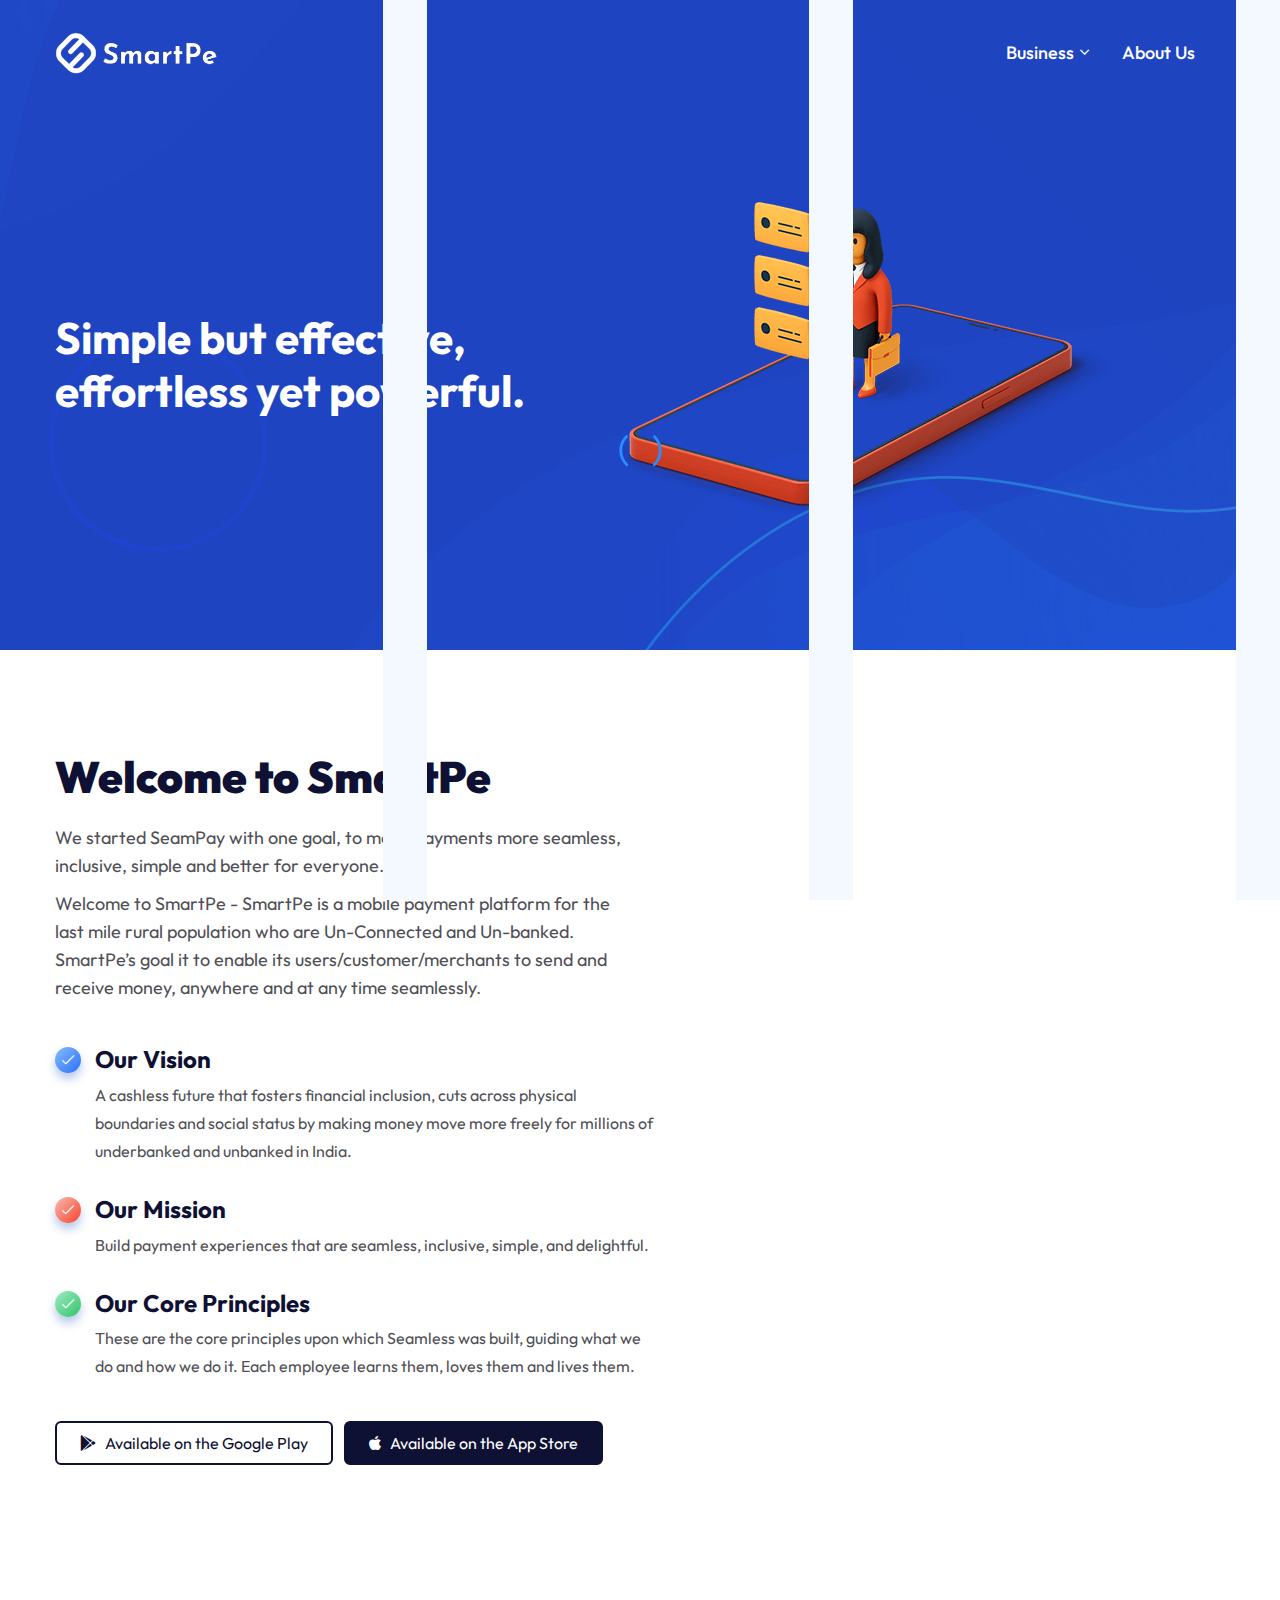
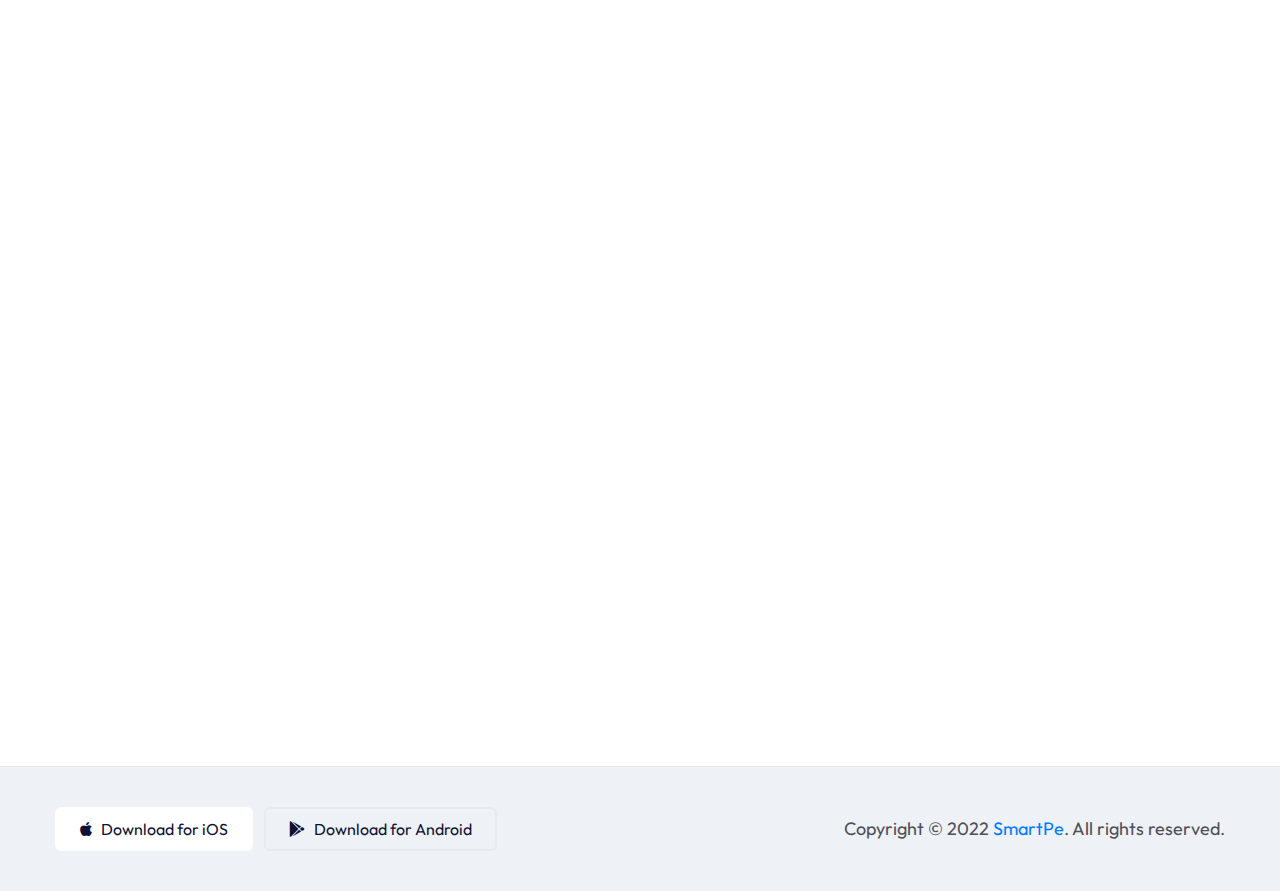
==== about-us.html @ c89c5a2e "Push" ====
<!doctype html>
<html lang="en">

<meta http-equiv="content-type" content="text/html;charset=UTF-8" />

<head>

    <!--====== Required meta tags ======-->
    <meta charset="utf-8">
    <meta http-equiv="x-ua-compatible" content="ie=edge">
    <meta name="description" content="">
    <meta name="viewport" content="width=device-width, initial-scale=1, shrink-to-fit=no">

    <!--====== Title ======-->
    <title>About Us | SmartPe</title>

    <!--====== Favicon Icon ======-->
    <link rel="shortcut icon" href="assets/images/favicon.png" type="image/png">

    <!--====== Bootstrap css ======-->
    <link rel="stylesheet" href="assets/css/bootstrap.min.css">

    <!--====== Fontawesome css ======-->
    <link rel="stylesheet" href="assets/css/font-awesome.min.css">

    <!--====== Magnific Popup css ======-->
    <link rel="stylesheet" href="assets/css/animate.min.css">

    <!--====== Magnific Popup css ======-->
    <link rel="stylesheet" href="assets/css/magnific-popup.css">

    <!--====== Slick css ======-->
    <link rel="stylesheet" href="assets/css/slick.css">

    <!--====== Default css ======-->
    <link rel="stylesheet" href="assets/css/custom-animation.css">
    <link rel="stylesheet" href="assets/css/default.css">

    <!--====== Style css ======-->
    <link rel="stylesheet" href="assets/css/style.css">


</head>

<body>

    <!--====== PRELOADER PART START ======-->

    <div class="loader-wrap">
        <div class="preloader">
        </div>
        <div class="layer layer-one"><span class="overlay"></span></div>
        <div class="layer layer-two"><span class="overlay"></span></div>
        <div class="layer layer-three"><span class="overlay"></span></div>
    </div>

    <!--====== PRELOADER PART ENDS ======-->

    <!--====== OFFCANVAS MENU PART START ======-->

    <div class="off_canvars_overlay">

    </div>
    <div class="offcanvas_menu">
        <div class="container-fluid">
            <div class="row">
                <div class="col-12">
                    <div class="offcanvas_menu_wrapper">
                        <div class="canvas_close">
                            <a href="javascript:void(0)"><i class="fa fa-times"></i></a>
                        </div>
                        <div class="offcanvas-brand text-center mb-40">
                            <img src="assets/images/logo.png" alt="">
                        </div>
                        <div id="menu" class="text-left ">
                            <ul class="offcanvas_main_menu">
                                <ul>
                                    <li class="menu-item-has-children active">
                                        <a href="#">Business</a>
                                        <ul class="sub-menu">
                                            <li>
                                                <a href="unique-features.html">Features</a>
                                            </li>
                                            <li>
                                                <a href="customers-features.html">Customers</a>
                                            </li>
                                            <li>
                                                <a href="merchant-features.html">Merchant</a>
                                            </li>
                                            <li>
                                                <a href="agent-features.html">Agent</a>
                                            </li>
                                        </ul>
                                    </li>
                                    <li>
                                        <a href="about-us.html">About Us</a>
                                    </li>
                                </ul>
                            </ul>
                        </div>
                    </div>
                </div>
            </div>
        </div>
    </div>

    <!--====== OFFCANVAS MENU PART ENDS ======-->

    <!--====== PART START ======-->

    <header class="appie-header-area appie-header-7-area appie-sticky">
        <div class="container">
            <div class="header-nav-box header-nav-box-7">
                <div class="row align-items-center">
                    <div class="col-lg-2 col-md-4 col-sm-5 col-6 order-1 order-sm-1">
                        <div class="appie-logo-box">
                            <a href="#">
                                <img src="assets/images/logo-7.png" alt="">
                            </a>
                        </div>
                    </div>
                    <div class="col-lg-10 col-md-1 col-sm-7 order-3 order-sm-2 text-right">
                        <div class="appie-header-main-menu">
                            <ul>
                                <li class="menu-item-has-children active">
                                    <a href="#">Business<i class="fal fa-angle-down"></i></a>
                                    <ul class="sub-menu">
                                        <li>
                                            <a href="unique-features.html">Features</a>
                                        </li>
                                        <li>
                                            <a href="customers-features.html">Customers</a>
                                        </li>
                                        <li>
                                            <a href="merchant-features.html">Merchant</a>
                                        </li>
                                        <li>
                                            <a href="agent-features.html">Agent</a>
                                        </li>
                                    </ul>
                                </li>
                                <li>
                                    <a href="about-us.html">About Us</a>
                                </li>
                            </ul>
                        </div>
                        <div class="appie-btn-box text-right">
                            <div class="toggle-btn ml-30 canvas_open d-lg-none d-block">
                                <i class="fa fa-bars"></i>
                            </div>
                        </div>
                    </div>
                </div>
            </div>
        </div>
    </header>

    <!--====== PART ENDS ======-->

    <!--====== APPIE PAGE TITLE PART START ======-->

    <div class="appie-page-title-area appie-page-service-title-area">
        <div class="container">
            <div class="row">
                <div class="col-lg-12">
                    <div class="appie-page-title-item">
                        <h3 class="title">Simple but effective, <br> effortless yet powerful.</h3>
                        <div class="thumb">
                            <img src="assets/images/fun-fact-thumb.png" alt="">
                        </div>
                    </div>
                </div>
            </div>
        </div>
    </div>

    <!--====== APPIE PAGE TITLE PART ENDS ======-->

    <section class="appie-traffic-area pt-100 pb-30">
        <div class="container">
            <div class="row">
                <div class="col-lg-7">
                    <div class="appie-traffic-title" style="padding-right: 100px;">
                        <h3 class="title">Welcome to SmartPe</h3>
                        <p class="mb-10">We started SeamPay with one goal, to make payments more seamless, inclusive, simple and better for everyone.</p>
                        <p>Welcome to SmartPe - SmartPe is a mobile payment platform for the last mile rural population who are Un-Connected and Un-banked. SmartPe’s goal it to enable its users/customer/merchants to send and receive money, anywhere and at
                            any time seamlessly.</p>
                    </div>
                    <div class="row">
                        <div class="col-lg-12">
                            <div class="appie-traffic-service mb-30">
                                <div class="icon">
                                    <i class="fal fa-check"></i>
                                </div>
                                <h5 class="title">Our Vision</h5>
                                <p>A cashless future that fosters financial inclusion, cuts across physical boundaries and social status by making money move more freely for millions of underbanked and unbanked in India.</p>
                            </div>
                        </div>
                        <div class="col-lg-12">
                            <div class="appie-traffic-service item-2 mb-30">
                                <div class="icon">
                                    <i class="fal fa-check"></i>
                                </div>
                                <h5 class="title">Our Mission</h5>
                                <p>Build payment experiences that are seamless, inclusive, simple, and delightful.</p>
                            </div>
                        </div>
                        <div class="col-lg-12">
                            <div class="appie-traffic-service item-3">
                                <div class="icon">
                                    <i class="fal fa-check"></i>
                                </div>
                                <h5 class="title">Our Core Principles</h5>
                                <p>These are the core principles upon which Seamless was built, guiding what we do and how we do it. Each employee learns them, loves them and lives them.</p>
                            </div>
                        </div>
                        <div class="col-lg-12 appie-hero-content">
                            <ul>
                                <li><a class="item-2" href="#"><i class="fab fa-google-play"></i> <span>Available on the <span>Google Play</span></span></a></li>
                                <li><a href="#"><i class="fab fa-apple"></i> <span>Available on the <span>App Store</span></span></a></li>
                            </ul>
                        </div>
                    </div>
                </div>
            </div>
        </div>
        <div class="traffic-thumb ">
            <img class="wow animated fadeInRight" data-wow-duration="2000ms" data-wow-delay="200ms" src="assets/images/traffic-thumb.png" alt="">
        </div>
    </section>

    <!--====== APPIE TRAFFIC PART ENDS ======-->

    <!--====== APPIE SERRVICE 2 PART START ======-->

    <section class="appie-services-2-area appie-services-6-area pt-30 pb-100" id="service">
        <div class="container">
            <div class="row">
                <div class="col-lg-4 col-md-6">
                    <div class="appie-single-service-2 item-6 mt-30 wow animated fadeInUp" data-wow-duration="2000ms" data-wow-delay="600ms">
                        <div class="icon">
                            <i class="fas fa-lock"></i>
                        </div>
                        <h4 class="title">Accountability</h4>
                        <p>We do what we say we’re going to do and strive to deliver the best customer experience every day</p>
                    </div>
                    <div class="appie-single-service-2 mt-30 wow animated fadeInUp" data-wow-duration="2000ms" data-wow-delay="200ms">
                        <div class="icon">
                            <i class="fas fa-bolt"></i>
                        </div>
                        <h4 class="title">Impact</h4>
                        <p>We focus on results that bring our mission within reach, for everyone. We arrive every day inspired to make an impact through our talents, passion and hard work.</p>
                    </div>
                </div>
                <div class="col-lg-4 col-md-6">
                    <div class="appie-single-service-2 item-3 mt-30 wow animated fadeInUp" data-wow-duration="2000ms" data-wow-delay="600ms">
                        <div class="icon">
                            <i class="fas fa-link"></i>
                        </div>
                        <h4 class="title">Integrity</h4>
                        <p>We’re honest, transparent and committed to doing what’s best for our customers and our company.</p>
                    </div>
                    <div class="appie-single-service-2 item-4 mt-30 wow animated fadeInUp" data-wow-duration="2000ms" data-wow-delay="200ms">
                        <div class="icon">
                            <i class="fas fa-bell"></i>
                        </div>
                        <h4 class="title">Quality</h4>
                        <p>We achieve our goals without compromising on quality. We reinvent ourselves to stay on top of our game.</p>
                    </div>
                </div>
                <div class="col-lg-4 col-md-6">
                    <div class="appie-single-service-2 item-2 mt-30 wow animated fadeInUp" data-wow-duration="2000ms" data-wow-delay="400ms">
                        <div class="icon">
                            <i class="fas fa-home"></i>
                        </div>
                        <h4 class="title">Empathy</h4>
                        <p>We work together as one team, showing empathy and respect along the way.</p>
                    </div>
                    <div class="appie-single-service-2 item-5 mt-30 wow animated fadeInUp" data-wow-duration="2000ms" data-wow-delay="400ms">
                        <div class="icon">
                            <i class="fas fa-cog"></i>
                        </div>
                        <h4 class="title">24*7 Support</h4>
                        <p>We are available for any web related support 24 hours a day and 7 days a week. We ensure that our clients won’t get into any trouble with the website.</p>
                    </div>
                </div>
            </div>
        </div>
    </section>

    <!--====== APPIE SERRVICE 2 PART ENDS ======-->

    <!--====== APPIE FOOTER PART START ======-->

    <section class="appie-footer-area">
        <div class="container">
            <div class="row">
                <div class="col-lg-12">
                    <div class="footer-copyright d-flex align-items-center justify-content-between pt-35">
                        <div class="apps-download-btn">
                            <ul>
                                <li><a href="#"><i class="fab fa-apple"></i> Download for iOS</a></li>
                                <li><a class="item-2" href="#"><i class="fab fa-google-play"></i> Download for Android</a></li>
                            </ul>
                        </div>
                        <div class="copyright-text">
                            <p>Copyright © 2022 <a href="smartpe.app">SmartPe</a>. All rights reserved.</p>
                        </div>
                    </div>
                </div>
            </div>
        </div>
    </section>

    <!--====== APPIE FOOTER PART ENDS ======-->


    <!--====== APPIE BACK TO TOP PART ENDS ======-->
    <div class="back-to-top">
        <a href="#"><i class="fal fa-arrow-up"></i></a>
    </div>
    <!--====== APPIE BACK TO TOP PART ENDS ======-->








    <!--====== jquery js ======-->
    <script src="assets/js/vendor/modernizr-3.6.0.min.js"></script>
    <script src="assets/js/vendor/jquery-1.12.4.min.js"></script>

    <!--====== Bootstrap js ======-->
    <script src="assets/js/bootstrap.min.js"></script>
    <script src="assets/js/popper.min.js"></script>

    <!--====== wow js ======-->
    <script src="assets/js/wow.js"></script>

    <!--====== Slick js ======-->
    <script src="assets/js/jquery.counterup.min.js"></script>
    <script src="assets/js/waypoints.min.js"></script>

    <!--====== TweenMax js ======-->
    <script src="assets/js/TweenMax.min.js"></script>

    <!--====== Slick js ======-->
    <script src="assets/js/slick.min.js"></script>

    <!--====== Magnific Popup js ======-->
    <script src="assets/js/jquery.magnific-popup.min.js"></script>

    <!--====== Main js ======-->
    <script src="assets/js/main.js"></script>

</body>


</html>
---- assets/css/custom-animation.css ----
@-webkit-keyframes jump {
    0% {
        -webkit-transform: translate3d(0, 0, 0);
        transform: translate3d(0, 0, 0);
    }

    40% {
        -webkit-transform: translate3d(0, 50%, 0);
        transform: translate3d(0, 50%, 0);
    }

    100% {
        -webkit-transform: translate3d(0, 0, 0);
        transform: translate3d(0, 0, 0);
    }
}

@keyframes jump {
    0% {
        -webkit-transform: translate3d(0, 0, 0);
        transform: translate3d(0, 0, 0);
    }

    40% {
        -webkit-transform: translate3d(0, 50%, 0);
        transform: translate3d(0, 50%, 0);
    }

    100% {
        -webkit-transform: translate3d(0, 0, 0);
        transform: translate3d(0, 0, 0);
    }
}

@-webkit-keyframes rotated {
    0% {
        -webkit-transform: rotate(0);
        transform: rotate(0);
    }

    100% {
        -webkit-transform: rotate(360deg);
        transform: rotate(360deg);
    }
}

@keyframes rotated {
    0% {
        -webkit-transform: rotate(0);
        transform: rotate(0);
    }

    100% {
        -webkit-transform: rotate(360deg);
        transform: rotate(360deg);
    }
}

@-webkit-keyframes rotatedHalf {
    0% {
        -webkit-transform: rotate(0);
        transform: rotate(0);
    }

    50% {
        -webkit-transform: rotate(90deg);
        transform: rotate(90deg);
    }

    100% {
        -webkit-transform: rotate(0);
        transform: rotate(0);
    }
}

@keyframes rotatedHalf {
    0% {
        -webkit-transform: rotate(0);
        transform: rotate(0);
    }

    50% {
        -webkit-transform: rotate(90deg);
        transform: rotate(90deg);
    }

    100% {
        -webkit-transform: rotate(0);
        transform: rotate(0);
    }
}

@-webkit-keyframes rotatedHalfTwo {
    0% {
        -webkit-transform: rotate(-90deg);
        transform: rotate(-90deg);
    }

    100% {
        -webkit-transform: rotate(90deg);
        transform: rotate(90deg);
    }
}

@keyframes rotatedHalfTwo {
    0% {
        -webkit-transform: rotate(-90deg);
        transform: rotate(-90deg);
    }

    100% {
        -webkit-transform: rotate(90deg);
        transform: rotate(90deg);
    }
}


@-webkit-keyframes scale-upOne {
    0% {
        -webkit-transform: scale(1);
        transform: scale(1);
    }

    100% {
        -webkit-transform: scale(0.2);
        transform: scale(0.2);
    }
}

@keyframes scale-upOne {
    0% {
        -webkit-transform: scale(1);
        transform: scale(1);
    }

    100% {
        -webkit-transform: scale(0.2);
        transform: scale(0.2);
    }
}

@-webkit-keyframes scale-right {
    0% {
        -webkit-transform: translateX(-50%);
        transform: translateX(-50%);
    }

    50% {
        -webkit-transform: translateX(50%);
        transform: translateX(50%);
    }

    100% {
        -webkit-transform: translateX(-50%);
        transform: translateX(-50%);
    }
}

@keyframes scale-right {
    0% {
        -webkit-transform: translateX(-50%);
        transform: translateX(-50%);
    }

    50% {
        -webkit-transform: translateX(50%);
        transform: translateX(50%);
    }

    100% {
        -webkit-transform: translateX(-50%);
        transform: translateX(-50%);
    }
}

@-webkit-keyframes fade-in {
    0% {
        opacity: 0.7;
    }

    40% {
        opacity: 1;
    }

    100% {
        opacity: 0.7;
    }
}

@keyframes fade-in {
    0% {
        opacity: 0.7;
    }

    40% {
        opacity: 1;
    }

    100% {
        opacity: 0.7;
    }
}


@keyframes hvr-ripple-out {
    0% {
        top: 0px;
        right: 0px;
        bottom: 0px;
        left: 0px;
        opacity: 1;
    }

    100% {
        top: -6px;
        right: -6px;
        bottom: -6px;
        left: -6px;
        opacity: 0;
    }
}

@keyframes hvr-ripple-out-two {
    0% {
        top: 0;
        right: 0;
        bottom: 0;
        left: 0;
        opacity: 1;
    }

    100% {
        top: -12px;
        right: -12px;
        bottom: -12px;
        left: -12px;
        opacity: 0;
    }
}

@-webkit-keyframes scale-up-one {
    0% {
        -webkit-transform: scale(1);
        transform: scale(1);
    }

    40% {
        -webkit-transform: scale(0.5);
        transform: scale(0.5);
    }

    100% {
        -webkit-transform: scale(1);
        transform: scale(1);
    }
}

@keyframes scale-up-one {
    0% {
        -webkit-transform: scale(1);
        transform: scale(1);
    }

    40% {
        -webkit-transform: scale(0.5);
        transform: scale(0.5);
    }

    100% {
        -webkit-transform: scale(1);
        transform: scale(1);
    }
}

@-webkit-keyframes scale-up-two {
    0% {
        -webkit-transform: scale(0.5);
        transform: scale(0.5);
    }

    40% {
        -webkit-transform: scale(0.8);
        transform: scale(0.8);
    }

    100% {
        -webkit-transform: scale(0.5);
        transform: scale(0.5);
    }
}

@keyframes scale-up-two {
    0% {
        -webkit-transform: scale(0.5);
        transform: scale(0.5);
    }

    40% {
        -webkit-transform: scale(0.8);
        transform: scale(0.8);
    }

    100% {
        -webkit-transform: scale(0.5);
        transform: scale(0.5);
    }
}

@-webkit-keyframes scale-up-three {
    0% {
        -webkit-transform: scale(0.7);
        transform: scale(0.7);
    }

    40% {
        -webkit-transform: scale(0.4);
        transform: scale(0.4);
    }

    100% {
        -webkit-transform: scale(0.7);
        transform: scale(0.7);
    }
}

@keyframes scale-up-three {
    0% {
        -webkit-transform: scale(0.7);
        transform: scale(0.7);
    }

    40% {
        -webkit-transform: scale(0.4);
        transform: scale(0.4);
    }

    100% {
        -webkit-transform: scale(0.7);
        transform: scale(0.7);
    }
}


@keyframes animationFramesOne {
    0% {
        transform: translate(0px, 0px) rotate(0deg);
    }

    20% {
        transform: translate(73px, -1px) rotate(36deg);
    }

    40% {
        transform: translate(141px, 72px) rotate(72deg);
    }

    60% {
        transform: translate(83px, 122px) rotate(108deg);
    }

    80% {
        transform: translate(-40px, 72px) rotate(144deg);
    }

    100% {
        transform: translate(0px, 0px) rotate(0deg);
    }
}


@-webkit-keyframes animationFramesOne {
    0% {
        -webkit-transform: translate(0px, 0px) rotate(0deg);
    }

    20% {
        -webkit-transform: translate(73px, -1px) rotate(36deg);
    }

    40% {
        -webkit-transform: translate(141px, 72px) rotate(72deg);
    }

    60% {
        -webkit-transform: translate(83px, 122px) rotate(108deg);
    }

    80% {
        -webkit-transform: translate(-40px, 72px) rotate(144deg);
    }

    100% {
        -webkit-transform: translate(0px, 0px) rotate(0deg);
    }
}

@keyframes animationFramesTwo {
    0% {
        transform: translate(0px, 0px) rotate(0deg) scale(1);
    }

    20% {
        transform: translate(73px, -1px) rotate(36deg) scale(0.9);
    }

    40% {
        transform: translate(141px, 72px) rotate(72deg) scale(1);
    }

    60% {
        transform: translate(83px, 122px) rotate(108deg) scale(1.2);
    }

    80% {
        transform: translate(-40px, 72px) rotate(144deg) scale(1.1);
    }

    100% {
        transform: translate(0px, 0px) rotate(0deg) scale(1);
    }
}


@-webkit-keyframes animationFramesTwo {
    0% {
        -webkit-transform: translate(0px, 0px) rotate(0deg) scale(1);
    }

    20% {
        -webkit-transform: translate(73px, -1px) rotate(36deg) scale(0.9);
    }

    40% {
        -webkit-transform: translate(141px, 72px) rotate(72deg) scale(1);
    }

    60% {
        -webkit-transform: translate(83px, 122px) rotate(108deg) scale(1.2);
    }

    80% {
        -webkit-transform: translate(-40px, 72px) rotate(144deg) scale(1.1);
    }

    100% {
        -webkit-transform: translate(0px, 0px) rotate(0deg) scale(1);
    }
}


@keyframes animationFramesThree {
    0% {
        transform: translate(165px, -179px);
    }

    100% {
        transform: translate(-346px, 617px);
    }
}


@-webkit-keyframes animationFramesThree {
    0% {
        -webkit-transform: translate(165px, -179px);
    }

    100% {
        -webkit-transform: translate(-346px, 617px);
    }
}


@keyframes animationFramesFour {
    0% {
        transform: translate(-300px, 151px) rotate(0deg);
    }

    100% {
        transform: translate(251px, -200px) rotate(180deg);
    }
}


@-webkit-keyframes animationFramesFour {
    0% {
        -webkit-transform: translate(-300px, 151px) rotate(0deg);
    }

    100% {
        -webkit-transform: translate(251px, -200px) rotate(180deg);
    }
}


@keyframes animationFramesFive {
    0% {
        transform: translate(61px, -99px) rotate(0deg);
    }

    21% {
        transform: translate(4px, -190px) rotate(38deg);
    }

    41% {
        transform: translate(-139px, -200px) rotate(74deg);
    }

    60% {
        transform: translate(-263px, -164px) rotate(108deg);
    }

    80% {
        transform: translate(-195px, -49px) rotate(144deg);
    }

    100% {
        transform: translate(-1px, 0px) rotate(180deg);
    }
}


@-webkit-keyframes animationFramesFive {
    0% {
        -webkit-transform: translate(61px, -99px) rotate(0deg);
    }

    21% {
        -webkit-transform: translate(4px, -190px) rotate(38deg);
    }

    41% {
        -webkit-transform: translate(-139px, -200px) rotate(74deg);
    }

    60% {
        -webkit-transform: translate(-263px, -164px) rotate(108deg);
    }

    80% {
        -webkit-transform: translate(-195px, -49px) rotate(144deg);
    }

    100% {
        -webkit-transform: translate(-1px, 0px) rotate(180deg);
    }
}

@keyframes gradientBG {
    0% {
        background-position: 0 0;
    }

    50% {
        background-position: 300% 0;
    }

    100% {
        background-position: 0 0;
    }
}

@-webkit-keyframes gradientBG {
    0% {
        background-position: 0 0;
    }

    50% {
        background-position: 300% 0;
    }

    100% {
        background-position: 0 0;
    }
}

@keyframes imageBgAnim {
    0% {
        background-position: 0 0;
    }

    50% {
        background-position: 120% 0;
    }

    100% {
        background-position: 0 0;
    }
}

@-webkit-keyframes gradientBG {
    0% {
        background-position: 0 0;
    }

    50% {
        background-position: 120% 0;
    }

    100% {
        background-position: 0 0;
    }
}
---- assets/css/default.css ----
/* Deafult Margin & Padding */
/*-- Margin Top --*/
.mt-5 {
	margin-top: 5px;
}
.mt-10 {
	margin-top: 10px;
}
.mt-15 {
	margin-top: 15px;
}
.mt-20 {
	margin-top: 20px;
}
.mt-25 {
	margin-top: 25px;
}
.mt-30 {
	margin-top: 30px;
}
.mt-35 {
	margin-top: 35px;
}
.mt-40 {
	margin-top: 40px;
}
.mt-45 {
	margin-top: 45px;
}
.mt-50 {
	margin-top: 50px;
}
.mt-55 {
	margin-top: 55px;
}
.mt-60 {
	margin-top: 60px;
}
.mt-65 {
	margin-top: 65px;
}
.mt-70 {
	margin-top: 70px;
}
.mt-75 {
	margin-top: 75px;
}
.mt-80 {
	margin-top: 80px;
}
.mt-85 {
	margin-top: 85px;
}
.mt-90 {
	margin-top: 90px;
}
.mt-95 {
	margin-top: 95px;
}
.mt-100 {
	margin-top: 100px;
}
.mt-105 {
	margin-top: 105px;
}
.mt-110 {
	margin-top: 110px;
}
.mt-115 {
	margin-top: 115px;
}
.mt-120 {
	margin-top: 120px;
}
.mt-125 {
	margin-top: 125px;
}
.mt-130 {
	margin-top: 130px;
}
.mt-135 {
	margin-top: 135px;
}
.mt-140 {
	margin-top: 140px;
}
.mt-145 {
	margin-top: 145px;
}
.mt-150 {
	margin-top: 150px;
}
.mt-155 {
	margin-top: 155px;
}
.mt-160 {
	margin-top: 160px;
}
.mt-165 {
	margin-top: 165px;
}
.mt-170 {
	margin-top: 170px;
}
.mt-175 {
	margin-top: 175px;
}
.mt-180 {
	margin-top: 180px;
}
.mt-185 {
	margin-top: 185px;
}
.mt-190 {
	margin-top: 190px;
}
.mt-195 {
	margin-top: 195px;
}
.mt-200 {
	margin-top: 200px;
}
/*-- Margin Bottom --*/

.mb-5 {
	margin-bottom: 5px;
}
.mb-10 {
	margin-bottom: 10px;
}
.mb-15 {
	margin-bottom: 15px;
}
.mb-20 {
	margin-bottom: 20px;
}
.mb-25 {
	margin-bottom: 25px;
}
.mb-30 {
	margin-bottom: 30px;
}
.mb-35 {
	margin-bottom: 35px;
}
.mb-40 {
	margin-bottom: 40px;
}
.mb-45 {
	margin-bottom: 45px;
}
.mb-50 {
	margin-bottom: 50px;
}
.mb-55 {
	margin-bottom: 55px;
}
.mb-60 {
	margin-bottom: 60px;
}
.mb-65 {
	margin-bottom: 65px;
}
.mb-70 {
	margin-bottom: 70px;
}
.mb-75 {
	margin-bottom: 75px;
}
.mb-80 {
	margin-bottom: 80px;
}
.mb-85 {
	margin-bottom: 85px;
}
.mb-90 {
	margin-bottom: 90px;
}
.mb-95 {
	margin-bottom: 95px;
}
.mb-100 {
	margin-bottom: 100px;
}
.mb-105 {
	margin-bottom: 105px;
}
.mb-110 {
	margin-bottom: 110px;
}
.mb-115 {
	margin-bottom: 115px;
}
.mb-120 {
	margin-bottom: 120px;
}
.mb-125 {
	margin-bottom: 125px;
}
.mb-130 {
	margin-bottom: 130px;
}
.mb-135 {
	margin-bottom: 135px;
}
.mb-140 {
	margin-bottom: 140px;
}
.mb-145 {
	margin-bottom: 145px;
}
.mb-150 {
	margin-bottom: 150px;
}
.mb-155 {
	margin-bottom: 155px;
}
.mb-160 {
	margin-bottom: 160px;
}
.mb-165 {
	margin-bottom: 165px;
}
.mb-170 {
	margin-bottom: 170px;
}
.mb-175 {
	margin-bottom: 175px;
}
.mb-180 {
	margin-bottom: 180px;
}
.mb-185 {
	margin-bottom: 185px;
}
.mb-190 {
	margin-bottom: 190px;
}
.mb-195 {
	margin-bottom: 195px;
}
.mb-200 {
	margin-bottom: 200px;
}
/*-- margin left --*/
.ml-5 {
	margin-left: 5px;
}
.ml-10 {
	margin-left: 10px;
}
.ml-15 {
	margin-left: 15px;
}
.ml-20 {
	margin-left: 20px;
}
.ml-25 {
	margin-left: 25px;
}
.ml-30 {
	margin-left: 30px;
}
.ml-35 {
	margin-left: 35px;
}
.ml-40 {
	margin-left: 40px;
}
.ml-45 {
	margin-left: 45px;
}
.ml-50 {
	margin-left: 50px;
}
.ml-55 {
	margin-left: 55px;
}
.ml-60 {
	margin-left: 60px;
}
.ml-65 {
	margin-left: 65px;
}
.ml-70 {
	margin-left: 70px;
}
.ml-75 {
	margin-left: 75px;
}
.ml-80 {
	margin-left: 80px;
}
.ml-85 {
	margin-left: 85px;
}
.ml-90 {
	margin-left: 90px;
}
.ml-95 {
	margin-left: 95px;
}
.ml-100 {
	margin-left: 100px;
}
.ml-105 {
	margin-left: 105px;
}
.ml-110 {
	margin-left: 110px;
}
.ml-115 {
	margin-left: 115px;
}
.ml-120 {
	margin-left: 120px;
}
.ml-125 {
	margin-left: 125px;
}
.ml-130 {
	margin-left: 130px;
}
.ml-135 {
	margin-left: 135px;
}
.ml-140 {
	margin-left: 140px;
}
.ml-145 {
	margin-left: 145px;
}
.ml-150 {
	margin-left: 150px;
}
.ml-155 {
	margin-left: 155px;
}
.ml-160 {
	margin-left: 160px;
}
.ml-165 {
	margin-left: 165px;
}
.ml-170 {
	margin-left: 170px;
}
.ml-175 {
	margin-left: 175px;
}
.ml-180 {
	margin-left: 180px;
}
.ml-185 {
	margin-left: 185px;
}
.ml-190 {
	margin-left: 190px;
}
.ml-195 {
	margin-left: 195px;
}
.ml-200 {
	margin-left: 200px;
}
/*-- margin right --*/
.mr-5 {
	margin-right: 5px;
}
.mr-10 {
	margin-right: 10px;
}
.mr-15 {
	margin-right: 15px;
}
.mr-20 {
	margin-right: 20px;
}
.mr-25 {
	margin-right: 25px;
}
.mr-30 {
	margin-right: 30px;
}
.mr-35 {
	margin-right: 35px;
}
.mr-40 {
	margin-right: 40px;
}
.mr-45 {
	margin-right: 45px;
}
.mr-50 {
	margin-right: 50px;
}
.mr-55 {
	margin-right: 55px;
}
.mr-60 {
	margin-right: 60px;
}
.mr-65 {
	margin-right: 65px;
}
.mr-70 {
	margin-right: 70px;
}
.mr-75 {
	margin-right: 75px;
}
.mr-80 {
	margin-right: 80px;
}
.mr-85 {
	margin-right: 85px;
}
.mr-90 {
	margin-right: 90px;
}
.mr-95 {
	margin-right: 95px;
}
.mr-100 {
	margin-right: 100px;
}
.mr-105 {
	margin-right: 105px;
}
.mr-110 {
	margin-right: 110px;
}
.mr-115 {
	margin-right: 115px;
}
.mr-120 {
	margin-right: 120px;
}
.mr-125 {
	margin-right: 125px;
}
.mr-130 {
	margin-right: 130px;
}
.mr-135 {
	margin-right: 135px;
}
.mr-140 {
	margin-right: 140px;
}
.mr-145 {
	margin-right: 145px;
}
.mr-150 {
	margin-right: 150px;
}
.mr-155 {
	margin-right: 155px;
}
.mr-160 {
	margin-right: 160px;
}
.mr-165 {
	margin-right: 165px;
}
.mr-170 {
	margin-right: 170px;
}
.mr-175 {
	margin-right: 175px;
}
.mr-180 {
	margin-right: 180px;
}
.mr-185 {
	margin-right: 185px;
}
.mr-190 {
	margin-right: 190px;
}
.mr-195 {
	margin-right: 195px;
}
.mr-200 {
	margin-right: 200px;
}


/*-- Padding Top --*/

.pt-5 {
	padding-top: 5px;
}
.pt-10 {
	padding-top: 10px;
}
.pt-15 {
	padding-top: 15px;
}
.pt-20 {
	padding-top: 20px;
}
.pt-25 {
	padding-top: 25px;
}
.pt-30 {
	padding-top: 30px;
}
.pt-35 {
	padding-top: 35px;
}
.pt-40 {
	padding-top: 40px;
}
.pt-45 {
	padding-top: 45px;
}
.pt-50 {
	padding-top: 50px;
}
.pt-55 {
	padding-top: 55px;
}
.pt-60 {
	padding-top: 60px;
}
.pt-65 {
	padding-top: 65px;
}
.pt-70 {
	padding-top: 70px;
}
.pt-75 {
	padding-top: 75px;
}
.pt-80 {
	padding-top: 80px;
}
.pt-85 {
	padding-top: 85px;
}
.pt-90 {
	padding-top: 90px;
}
.pt-95 {
	padding-top: 95px;
}
.pt-100 {
	padding-top: 100px;
}
.pt-105 {
	padding-top: 105px;
}
.pt-110 {
	padding-top: 110px;
}
.pt-115 {
	padding-top: 115px;
}
.pt-120 {
	padding-top: 120px;
}
.pt-125 {
	padding-top: 125px;
}
.pt-130 {
	padding-top: 130px;
}
.pt-135 {
	padding-top: 135px;
}
.pt-140 {
	padding-top: 140px;
}
.pt-145 {
	padding-top: 145px;
}
.pt-150 {
	padding-top: 150px;
}
.pt-155 {
	padding-top: 155px;
}
.pt-160 {
	padding-top: 160px;
}
.pt-165 {
	padding-top: 165px;
}
.pt-170 {
	padding-top: 170px;
}
.pt-175 {
	padding-top: 175px;
}
.pt-180 {
	padding-top: 180px;
}
.pt-185 {
	padding-top: 185px;
}
.pt-190 {
	padding-top: 190px;
}
.pt-195 {
	padding-top: 195px;
}
.pt-200 {
	padding-top: 200px;
}
/*-- Padding Bottom --*/

.pb-5 {
	padding-bottom: 5px;
}
.pb-10 {
	padding-bottom: 10px;
}
.pb-15 {
	padding-bottom: 15px;
}
.pb-20 {
	padding-bottom: 20px;
}
.pb-25 {
	padding-bottom: 25px;
}
.pb-30 {
	padding-bottom: 30px;
}
.pb-35 {
	padding-bottom: 35px;
}
.pb-40 {
	padding-bottom: 40px;
}
.pb-45 {
	padding-bottom: 45px;
}
.pb-50 {
	padding-bottom: 50px;
}
.pb-55 {
	padding-bottom: 55px;
}
.pb-60 {
	padding-bottom: 60px;
}
.pb-65 {
	padding-bottom: 65px;
}
.pb-70 {
	padding-bottom: 70px;
}
.pb-75 {
	padding-bottom: 75px;
}
.pb-80 {
	padding-bottom: 80px;
}
.pb-85 {
	padding-bottom: 85px;
}
.pb-90 {
	padding-bottom: 90px;
}
.pb-95 {
	padding-bottom: 95px;
}
.pb-100 {
	padding-bottom: 100px;
}
.pb-105 {
	padding-bottom: 105px;
}
.pb-110 {
	padding-bottom: 110px;
}
.pb-115 {
	padding-bottom: 115px;
}
.pb-120 {
	padding-bottom: 120px;
}
.pb-125 {
	padding-bottom: 125px;
}
.pb-130 {
	padding-bottom: 130px;
}
.pb-135 {
	padding-bottom: 135px;
}
.pb-140 {
	padding-bottom: 140px;
}
.pb-145 {
	padding-bottom: 145px;
}
.pb-150 {
	padding-bottom: 150px;
}
.pb-155 {
	padding-bottom: 155px;
}
.pb-160 {
	padding-bottom: 160px;
}
.pb-165 {
	padding-bottom: 165px;
}
.pb-170 {
	padding-bottom: 170px;
}
.pb-175 {
	padding-bottom: 175px;
}
.pb-180 {
	padding-bottom: 180px;
}
.pb-185 {
	padding-bottom: 185px;
}
.pb-190 {
	padding-bottom: 190px;
}
.pb-195 {
	padding-bottom: 195px;
}
.pb-200 {
	padding-bottom: 200px;
}

/*-- Padding left --*/

.pl-0 {
	padding-left: 0px;
}
.pl-5 {
	padding-left: 5px;
}
.pl-10 {
	padding-left: 10px;
}
.pl-15 {
	padding-left: 15px;
}
.pl-20 {
	padding-left: 20px;
}
.pl-25 {
	padding-left: 25px;
}
.pl-30 {
	padding-left: 30px;
}
.pl-35 {
	padding-left: 35px;
}
.pl-40 {
	padding-left: 40px;
}
.pl-45 {
	padding-left: 45px;
}
.pl-50 {
	padding-left: 50px;
}
.pl-55 {
	padding-left: 55px;
}
.pl-60 {
	padding-left: 60px;
}
.pl-65 {
	padding-left: 65px;
}
.pl-70 {
	padding-left: 70px;
}
.pl-75 {
	padding-left: 75px;
}
.pl-80 {
	padding-left: 80px;
}
.pl-85 {
	padding-left: 85px;
}
.pl-90 {
	padding-left: 90px;
}
.pl-100 {
	padding-left: 100px;
}
.pl-105 {
	padding-left: 105px;
}
.pl-110 {
	padding-left: 110px;
}
.pl-115 {
	padding-left: 115px;
}
.pl-120 {
	padding-left: 120px;
}
.pl-125 {
	padding-left: 125px;
}
/*-- Padding right --*/

.pr-0 {
	padding-right: 0px;
}
.pr-5 {
	padding-right: 5px;
}
.pr-10 {
	padding-right: 10px;
}
.pr-15 {
	padding-right: 15px;
}
.pr-20 {
	padding-right: 20px;
}
.pr-25 {
	padding-right: 25px;
}
.pr-30 {
	padding-right: 30px;
}
.pr-35 {
	padding-right: 35px;
}
.pr-40 {
	padding-right: 40px;
}
.pr-45 {
	padding-right: 45px;
}
.pr-50 {
	padding-right: 50px;
}
.pr-55 {
	padding-right: 55px;
}
.pr-60 {
	padding-right: 60px;
}
.pr-65 {
	padding-right: 65px;
}
.pr-70 {
	padding-right: 70px;
}
.pr-75 {
	padding-right: 75px;
}
.pr-80 {
	padding-right: 80px;
}
.pr-85 {
	padding-right: 85px;
}
.pr-90 {
	padding-right: 90px;
}
.pr-95 {
	padding-right: 95px;
}
.pr-100 {
	padding-right: 100px;
}
.pr-105 {
	padding-right: 105px;
}
/* Background Color */

.gray-bg {
	background: #f6f6f6;
}
.white-bg {
	background: #fff;
}
.black-bg {
	background: #222;
}
/* Color */

.white {
	color: #fff;
}
.black {
	color: #222;
}
/* black overlay */

[data-overlay] {
	position: relative;
}
[data-overlay]::before {
	background: #000 none repeat scroll 0 0;
	content: "";
	height: 100%;
	left: 0;
	position: absolute;
	top: 0;
	width: 100%;
	z-index: 1;
}
[data-overlay="3"]::before {
	opacity: 0.3;
}
[data-overlay="4"]::before {
	opacity: 0.4;
}
[data-overlay="5"]::before {
	opacity: 0.5;
}
[data-overlay="6"]::before {
	opacity: 0.6;
}
[data-overlay="7"]::before {
	opacity: 0.7;
}
[data-overlay="8"]::before {
	opacity: 0.8;
}
[data-overlay="9"]::before {
	opacity: 0.9;
}
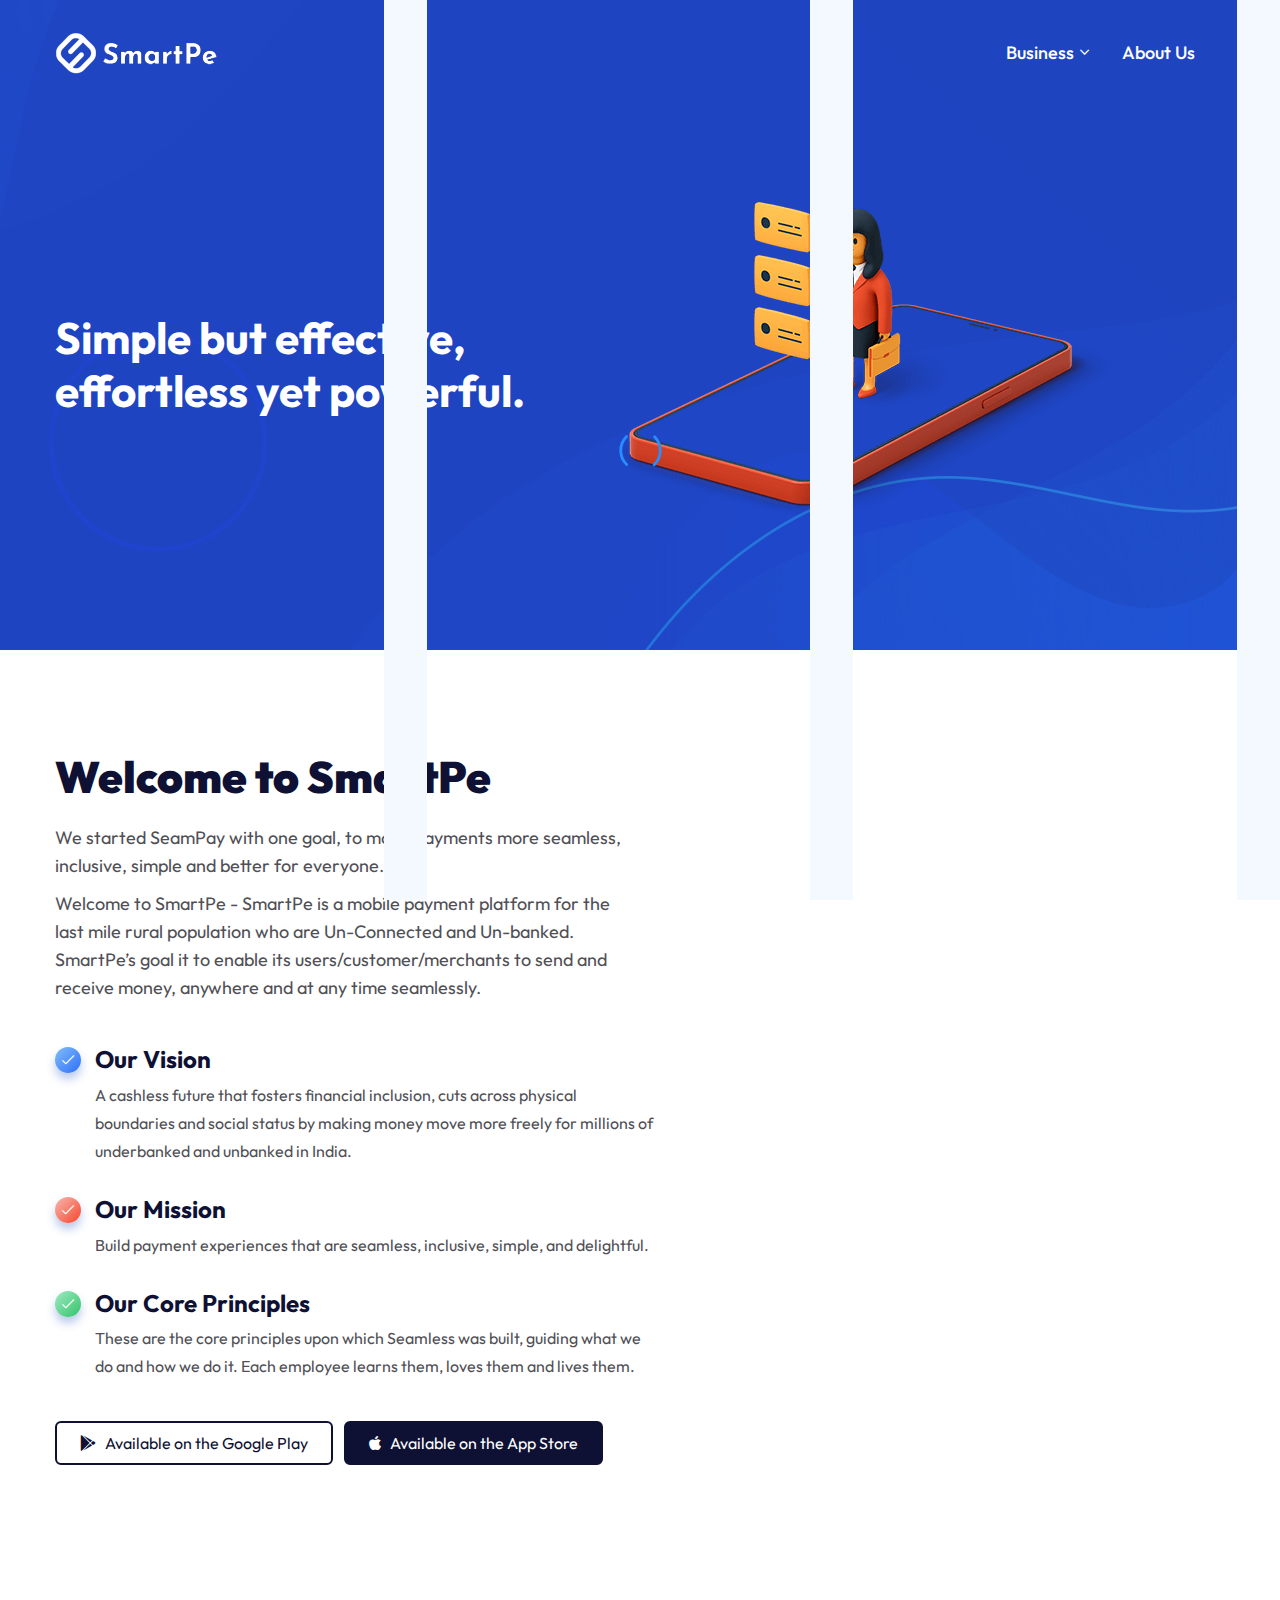
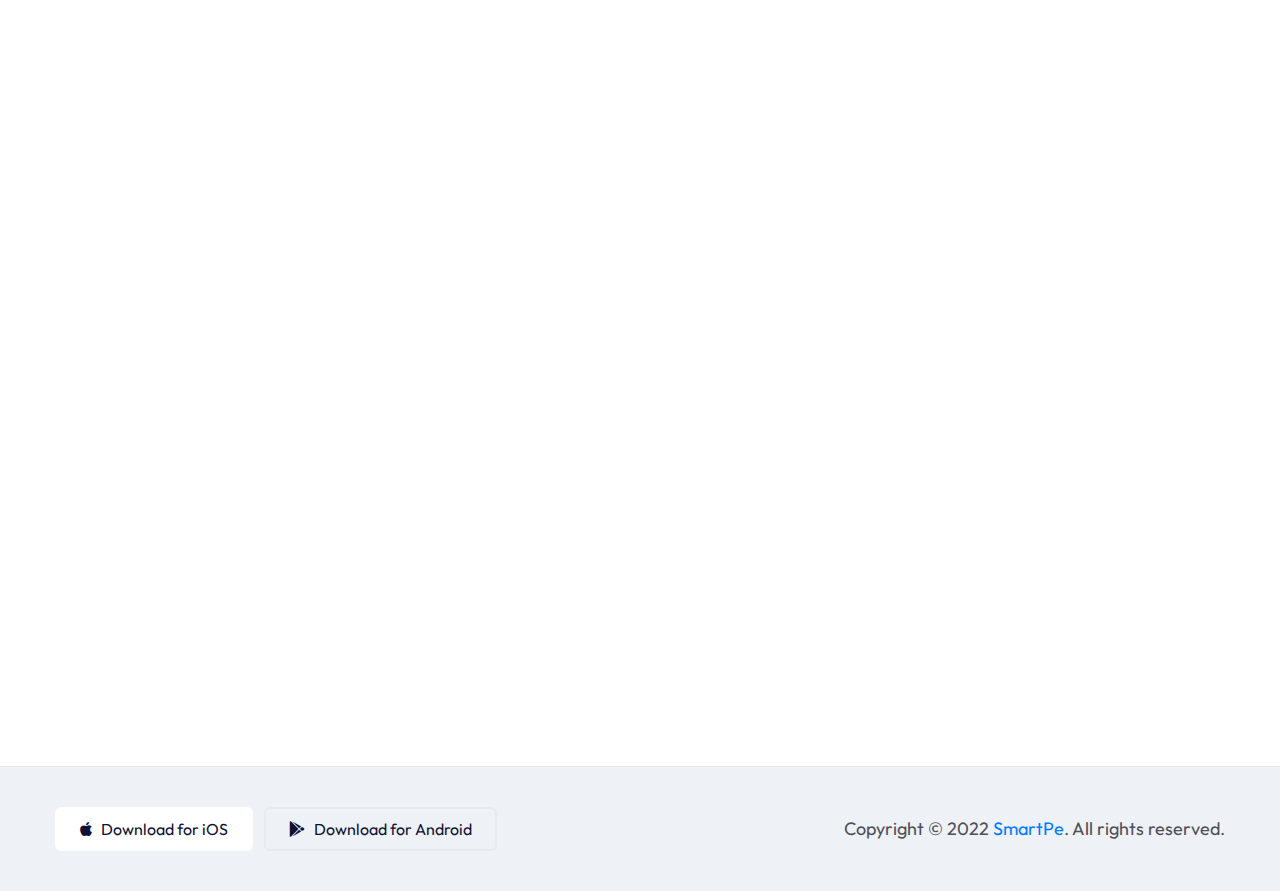
==== commit 8884865a: "S" ====
--- a/about-us.html
+++ b/about-us.html
@@ -114,7 +114,7 @@
                 <div class="row align-items-center">
                     <div class="col-lg-2 col-md-4 col-sm-5 col-6 order-1 order-sm-1">
                         <div class="appie-logo-box">
-                            <a href="#">
+                            <a href="index.html">
                                 <img src="assets/images/logo-7.png" alt="">
                             </a>
                         </div>
--- a/assets/css/style.css
+++ b/assets/css/style.css
@@ -3341,7 +3341,7 @@
 }
 
 .appie-traffic-title {
-    padding-right: 220px;
+    /* padding-right: 220px; */
     margin-bottom: 43px;
 }
 
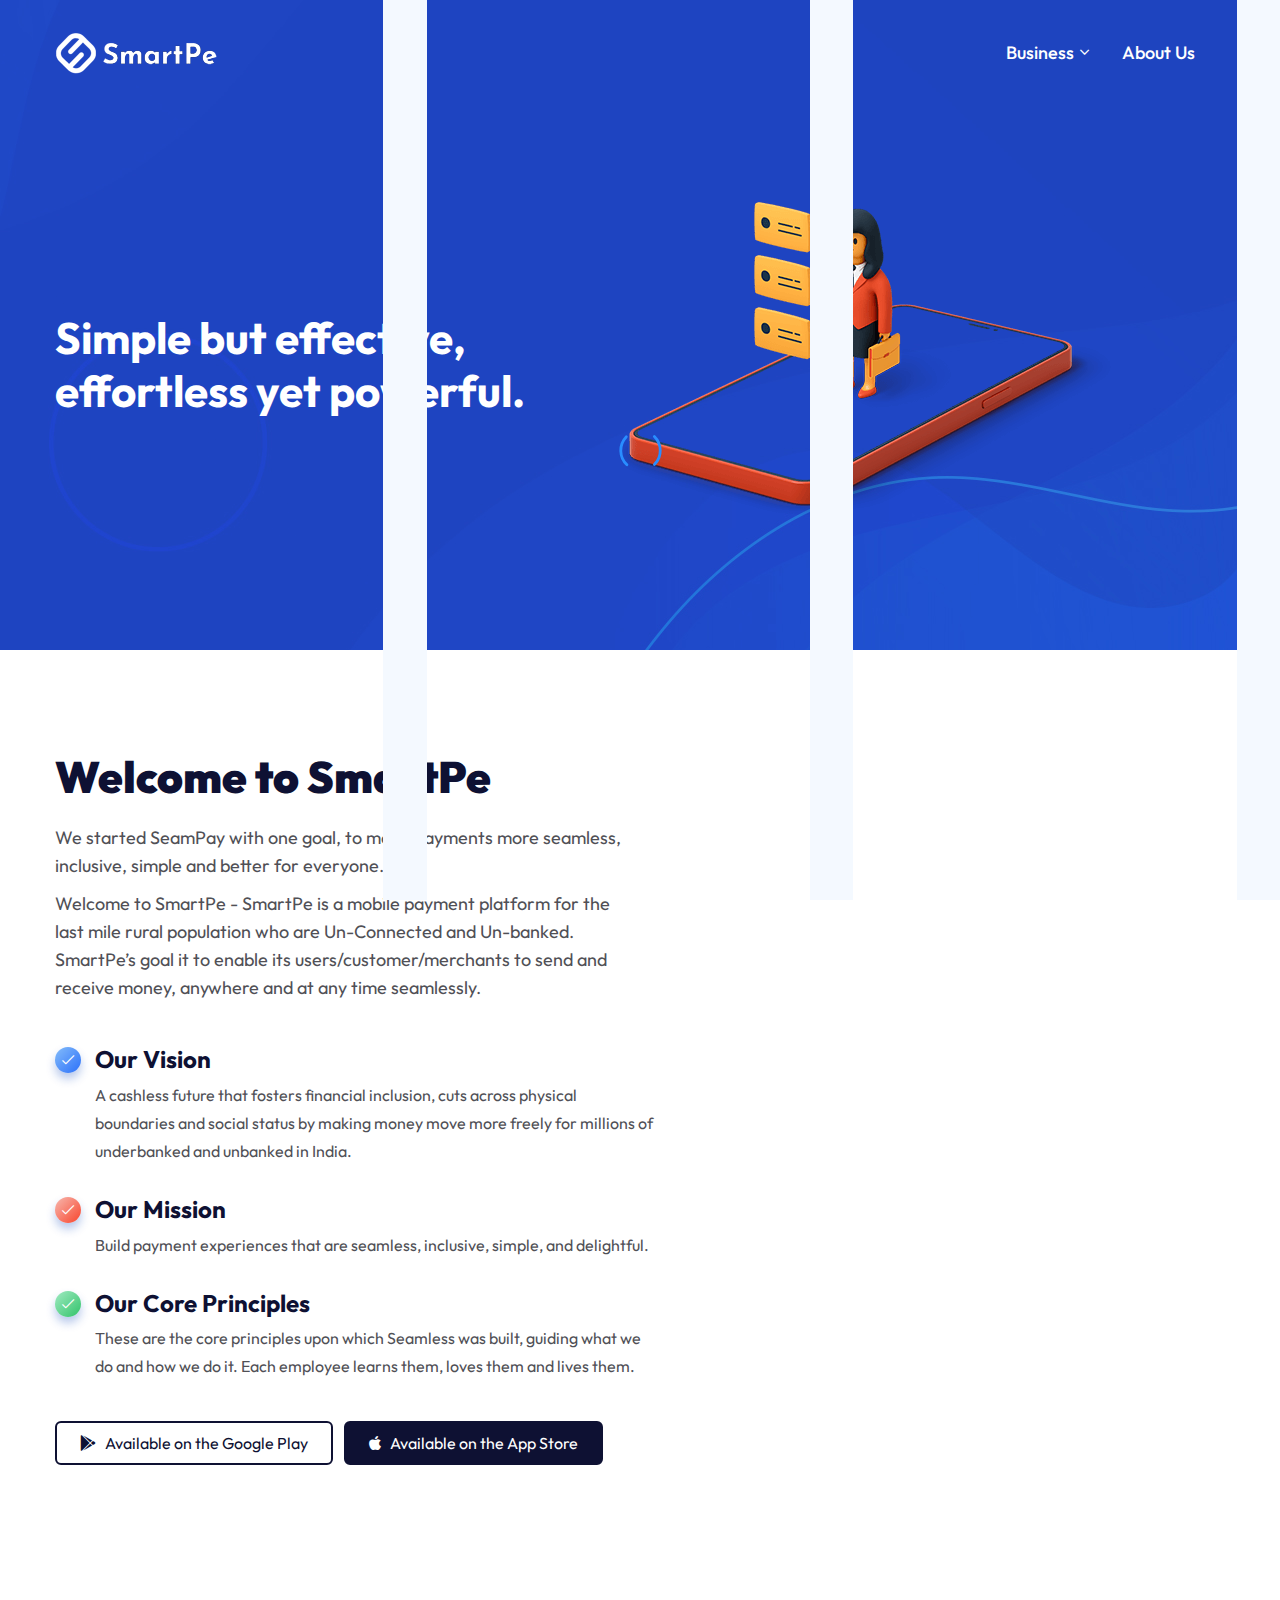
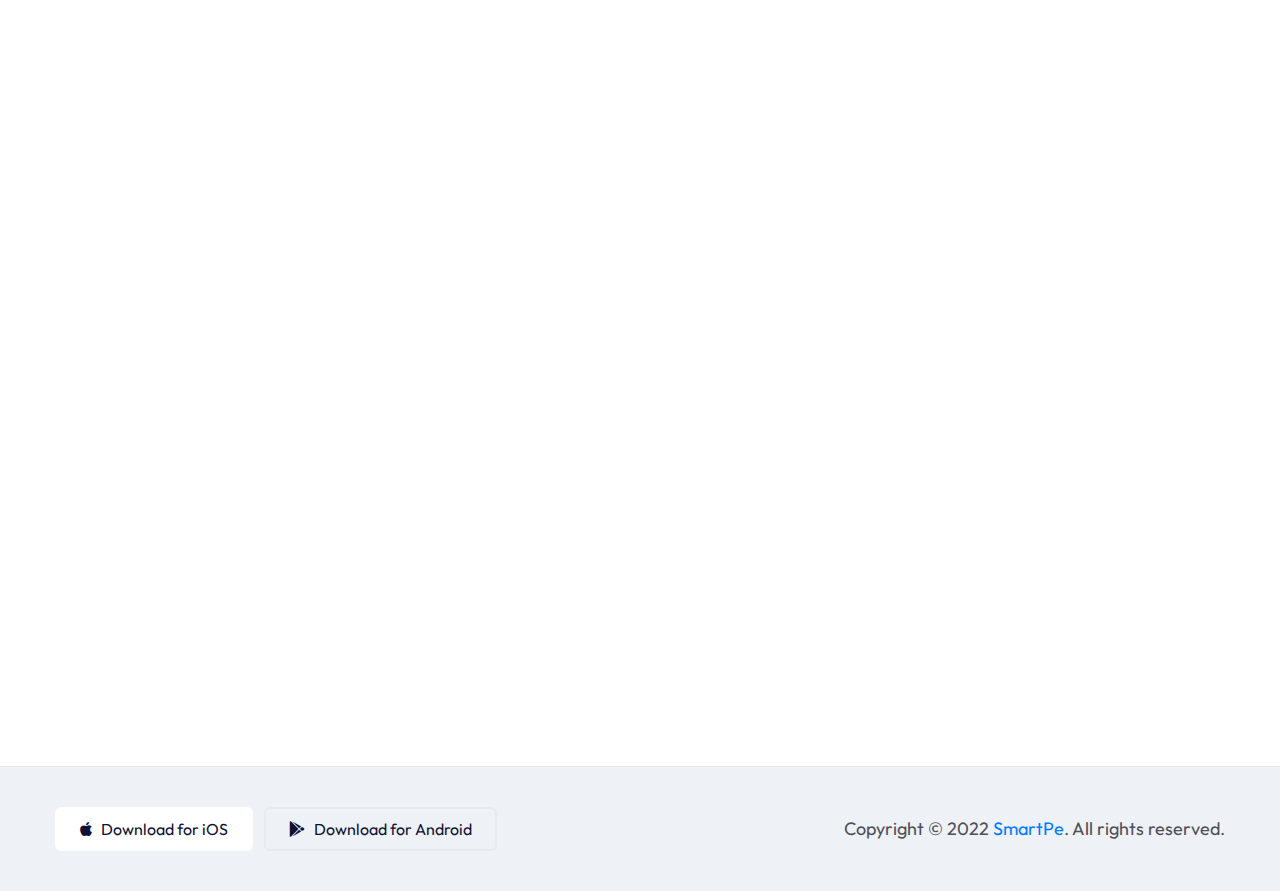
==== commit d82d8eab: "S" ====
--- a/about-us.html
+++ b/about-us.html
@@ -166,7 +166,7 @@
                     <div class="appie-page-title-item">
                         <h3 class="title">Simple but effective, <br> effortless yet powerful.</h3>
                         <div class="thumb">
-                            <img src="assets/images/fun-fact-thumb.png" alt="">
+                            <img src="assets/images/breadcrumb.png" alt="">
                         </div>
                     </div>
                 </div>
@@ -304,7 +304,7 @@
                             </ul>
                         </div>
                         <div class="copyright-text">
-                            <p>Copyright © 2022 <a href="smartpe.app">SmartPe</a>. All rights reserved.</p>
+                            <p>Copyright © 2022 <a href="https://smartpe.app ">SmartPe</a>. All rights reserved.</p>
                         </div>
                     </div>
                 </div>
@@ -316,8 +316,8 @@
 
 
     <!--====== APPIE BACK TO TOP PART ENDS ======-->
-    <div class="back-to-top">
-        <a href="#"><i class="fal fa-arrow-up"></i></a>
+    <div class="back-to-top ">
+        <a href="# "><i class="fal fa-arrow-up "></i></a>
     </div>
     <!--====== APPIE BACK TO TOP PART ENDS ======-->
 
@@ -329,31 +329,31 @@
 
 
     <!--====== jquery js ======-->
-    <script src="assets/js/vendor/modernizr-3.6.0.min.js"></script>
-    <script src="assets/js/vendor/jquery-1.12.4.min.js"></script>
+    <script src="assets/js/vendor/modernizr-3.6.0.min.js "></script>
+    <script src="assets/js/vendor/jquery-1.12.4.min.js "></script>
 
     <!--====== Bootstrap js ======-->
-    <script src="assets/js/bootstrap.min.js"></script>
-    <script src="assets/js/popper.min.js"></script>
+    <script src="assets/js/bootstrap.min.js "></script>
+    <script src="assets/js/popper.min.js "></script>
 
     <!--====== wow js ======-->
-    <script src="assets/js/wow.js"></script>
+    <script src="assets/js/wow.js "></script>
 
     <!--====== Slick js ======-->
-    <script src="assets/js/jquery.counterup.min.js"></script>
-    <script src="assets/js/waypoints.min.js"></script>
+    <script src="assets/js/jquery.counterup.min.js "></script>
+    <script src="assets/js/waypoints.min.js "></script>
 
     <!--====== TweenMax js ======-->
-    <script src="assets/js/TweenMax.min.js"></script>
+    <script src="assets/js/TweenMax.min.js "></script>
 
     <!--====== Slick js ======-->
-    <script src="assets/js/slick.min.js"></script>
+    <script src="assets/js/slick.min.js "></script>
 
     <!--====== Magnific Popup js ======-->
-    <script src="assets/js/jquery.magnific-popup.min.js"></script>
+    <script src="assets/js/jquery.magnific-popup.min.js "></script>
 
     <!--====== Main js ======-->
-    <script src="assets/js/main.js"></script>
+    <script src="assets/js/main.js "></script>
 
 </body>
 
--- a/assets/css/style.css
+++ b/assets/css/style.css
@@ -1,5 +1,5 @@
 /*-----------------------------------------------------------------------------------
-    Template URI: smartpe.app
+    Template URI: https://smartpe.app
     Version: 1.0
 
 -----------------------------------------------------------------------------------
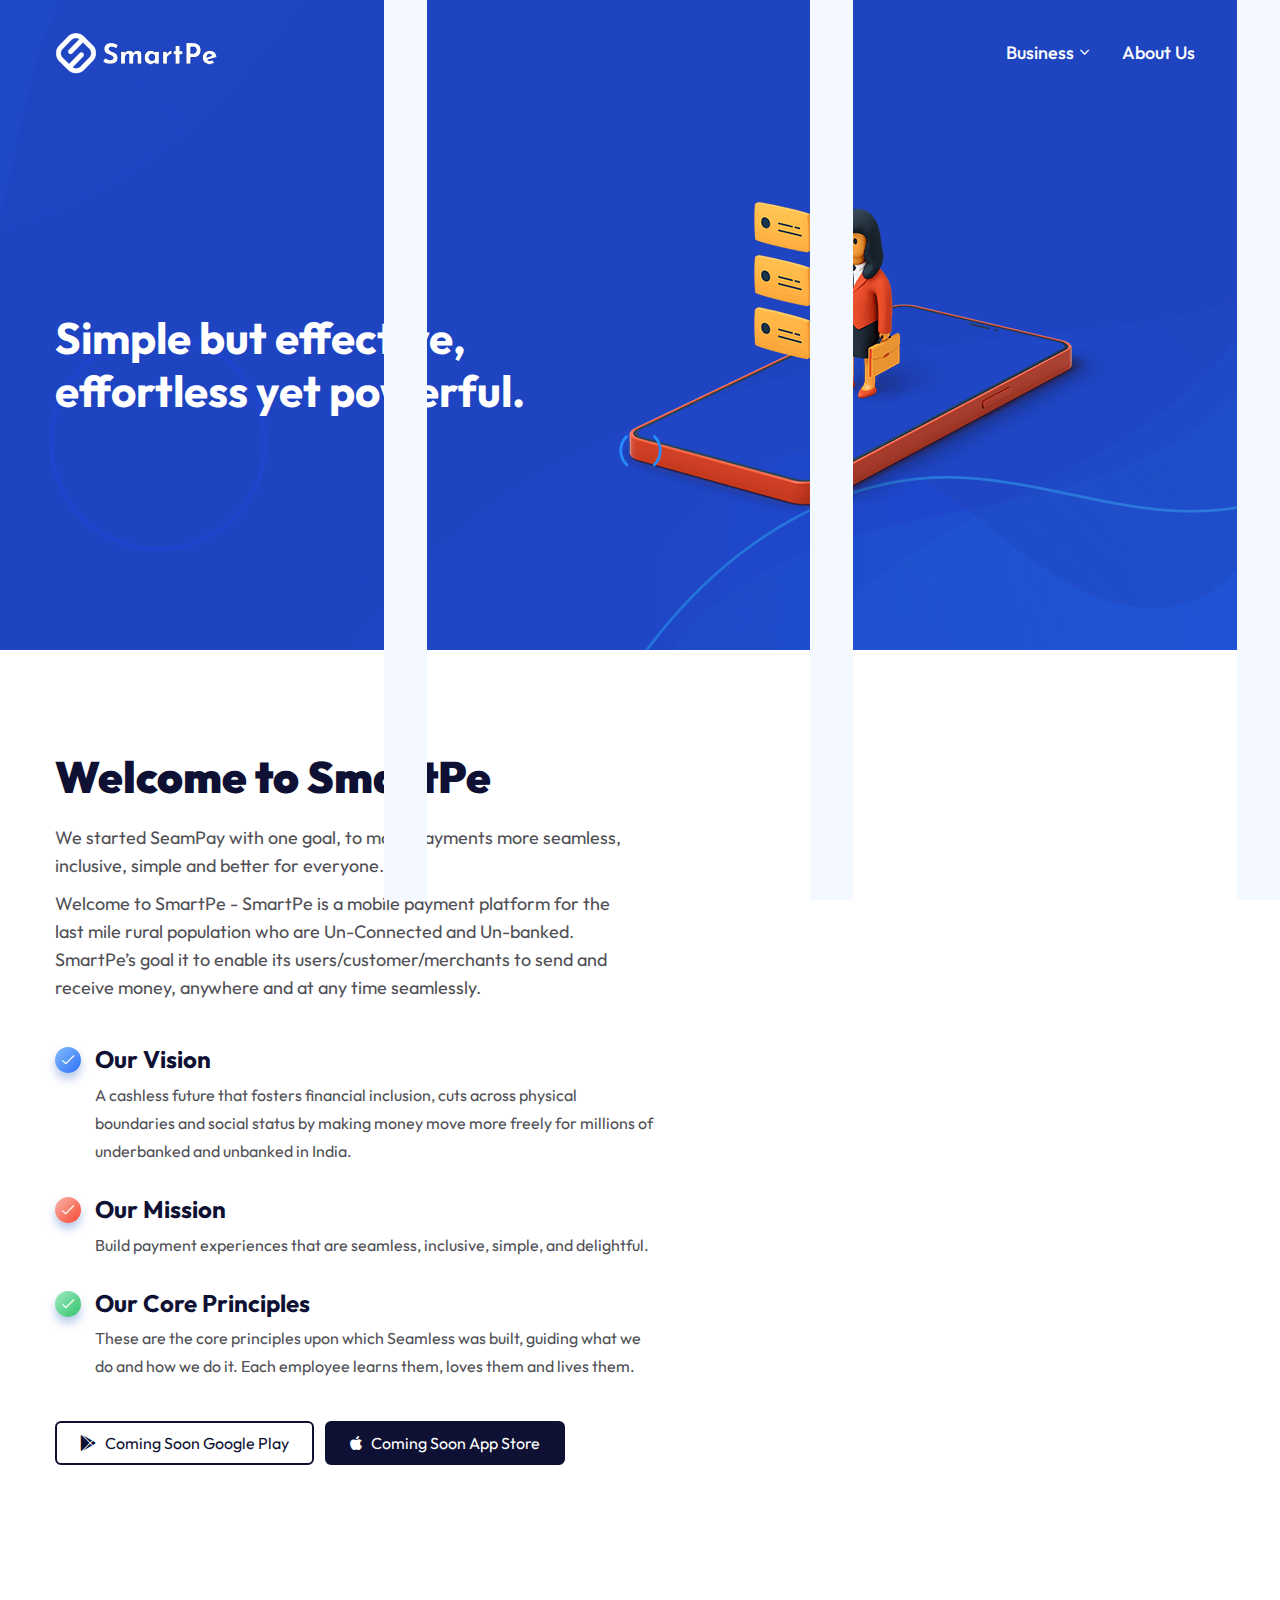
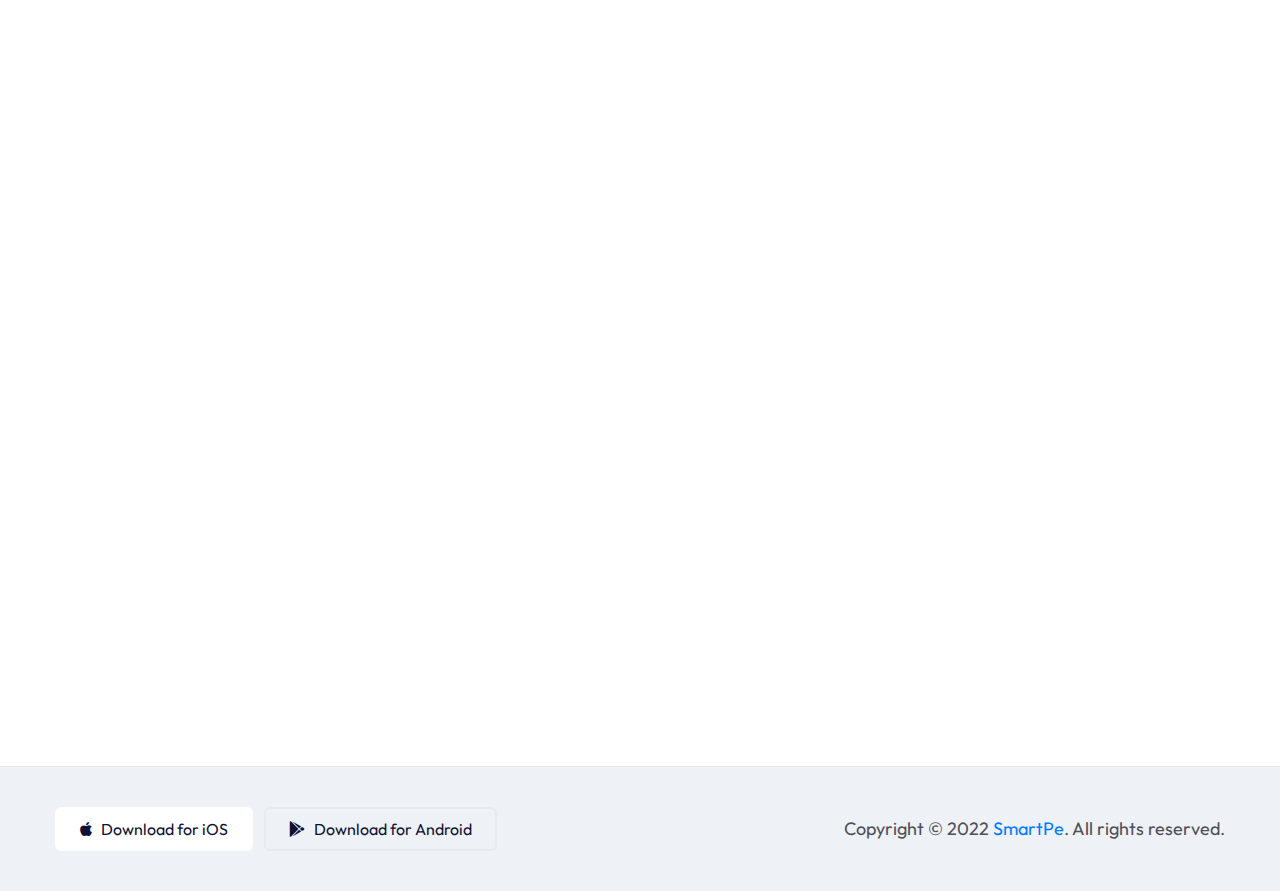
==== commit 56a75a54: "S" ====
--- a/about-us.html
+++ b/about-us.html
@@ -216,8 +216,8 @@
                         </div>
                         <div class="col-lg-12 appie-hero-content">
                             <ul>
-                                <li><a class="item-2" href="#"><i class="fab fa-google-play"></i> <span>Available on the <span>Google Play</span></span></a></li>
-                                <li><a href="#"><i class="fab fa-apple"></i> <span>Available on the <span>App Store</span></span></a></li>
+                                <li><a class="item-2" href="#"><i class="fab fa-google-play"></i> <span>Coming Soon <span>Google Play</span></span></a></li>
+                                <li><a href="#"><i class="fab fa-apple"></i> <span>Coming Soon <span>App Store</span></span></a></li>
                             </ul>
                         </div>
                     </div>
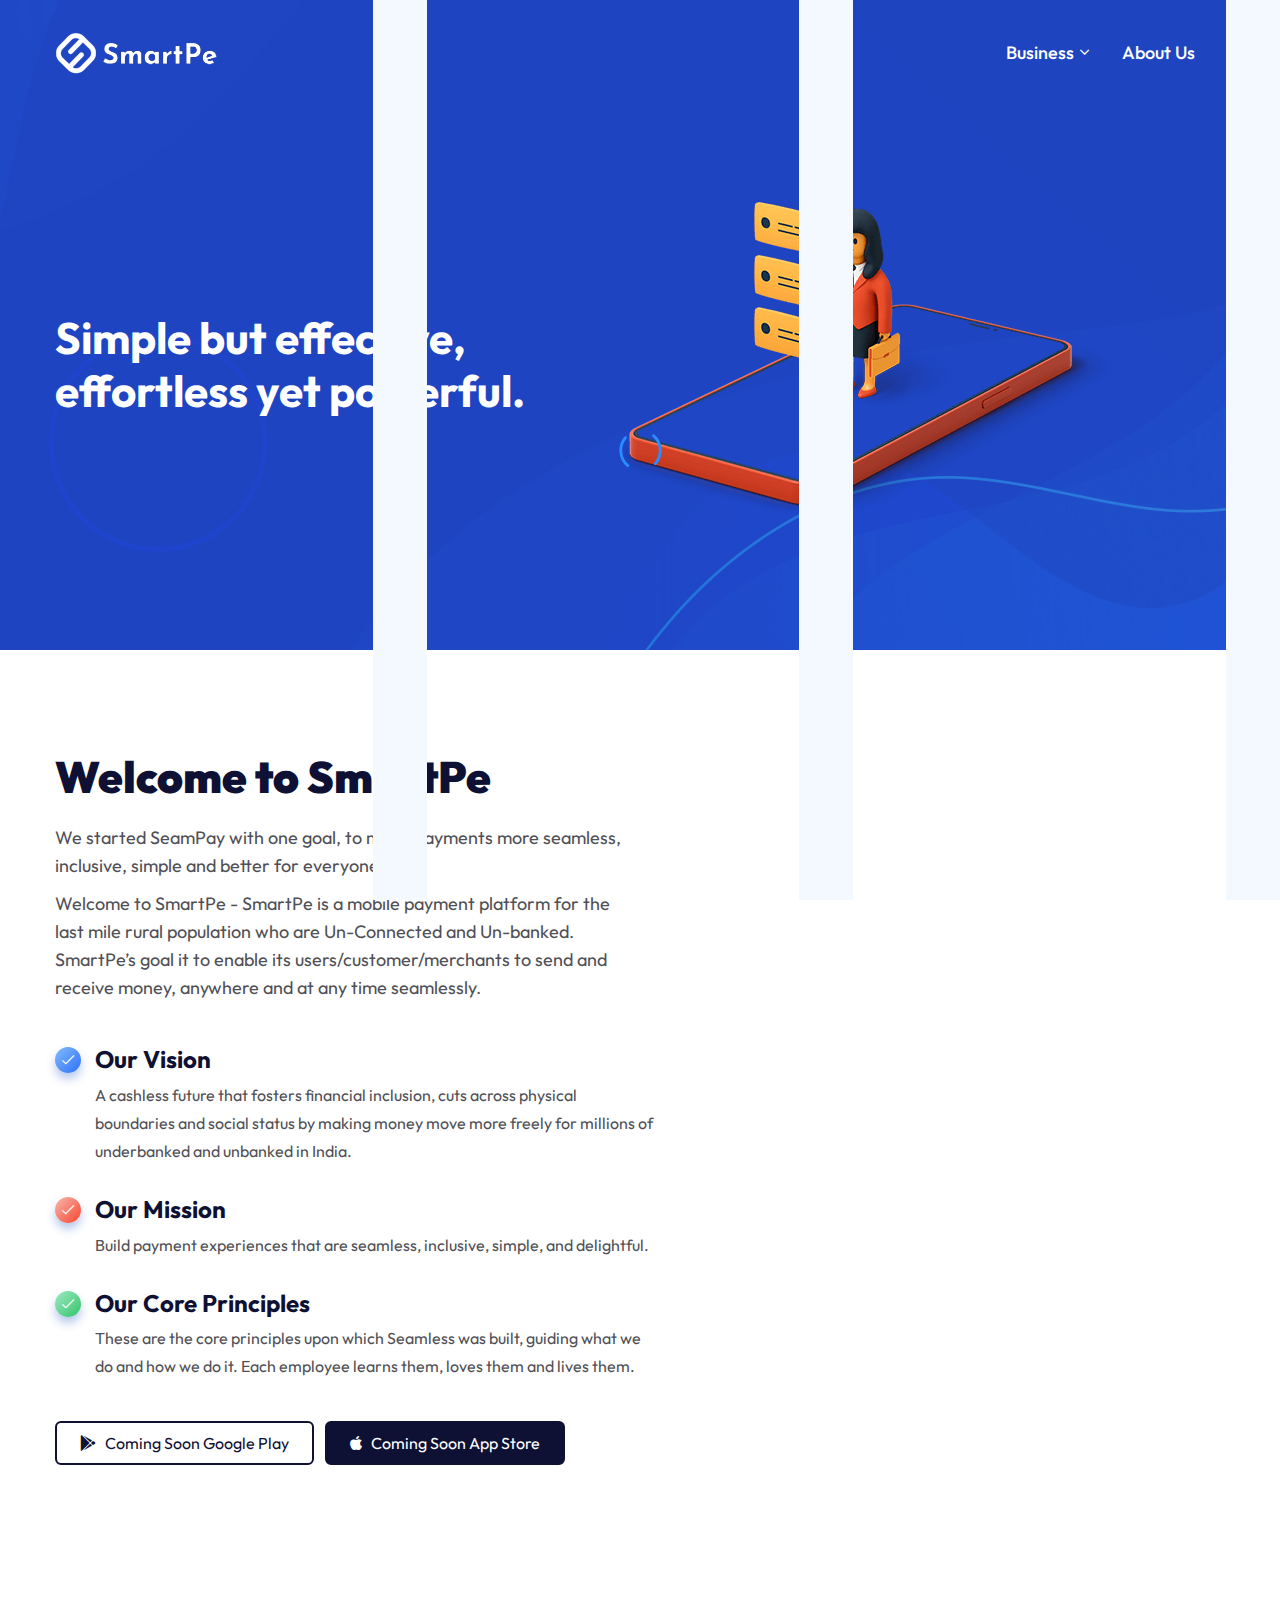
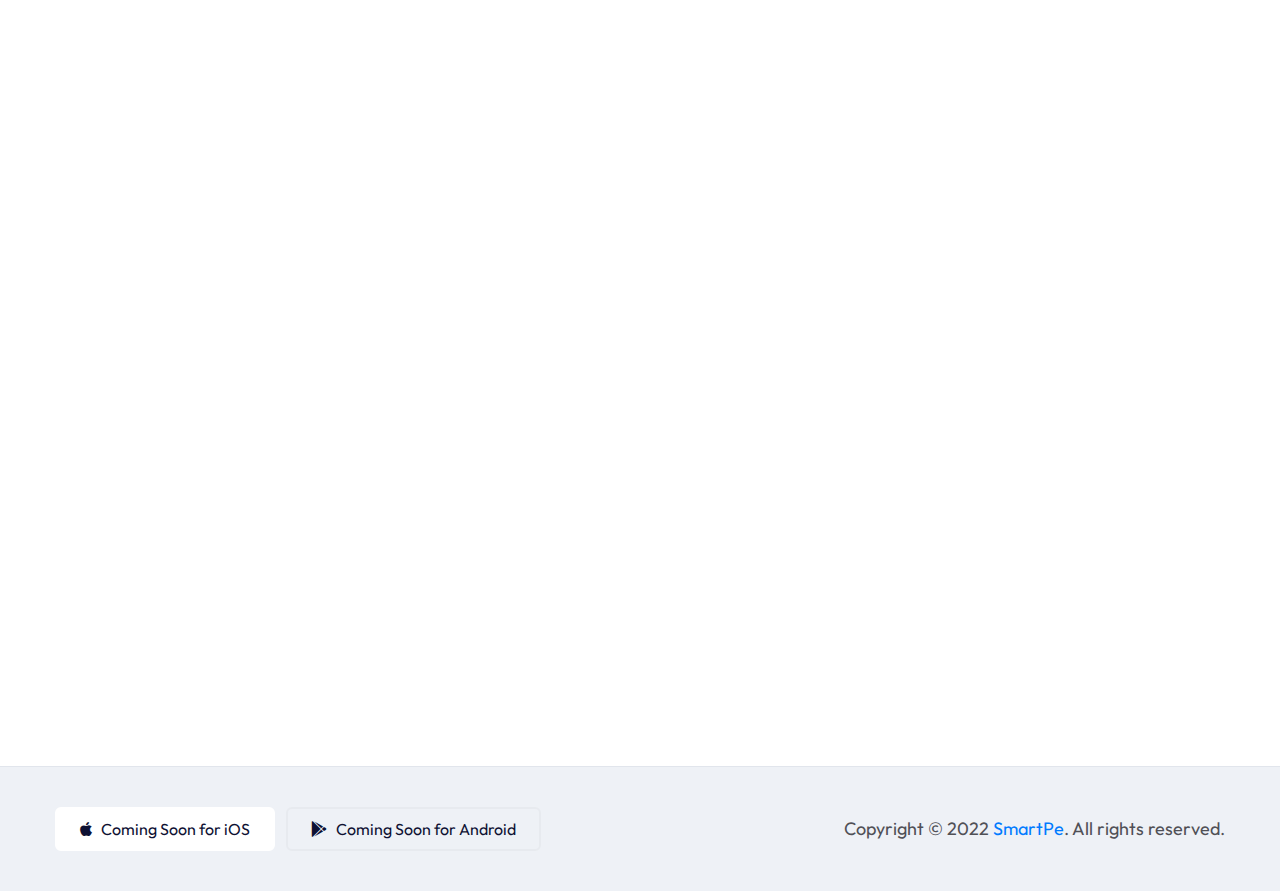
==== commit c10e3e08: "s" ====
--- a/about-us.html
+++ b/about-us.html
@@ -299,8 +299,8 @@
                     <div class="footer-copyright d-flex align-items-center justify-content-between pt-35">
                         <div class="apps-download-btn">
                             <ul>
-                                <li><a href="#"><i class="fab fa-apple"></i> Download for iOS</a></li>
-                                <li><a class="item-2" href="#"><i class="fab fa-google-play"></i> Download for Android</a></li>
+                                <li><a href="#"><i class="fab fa-apple"></i> Coming Soon for iOS</a></li>
+                                <li><a class="item-2" href="#"><i class="fab fa-google-play"></i> Coming Soon for Android</a></li>
                             </ul>
                         </div>
                         <div class="copyright-text">
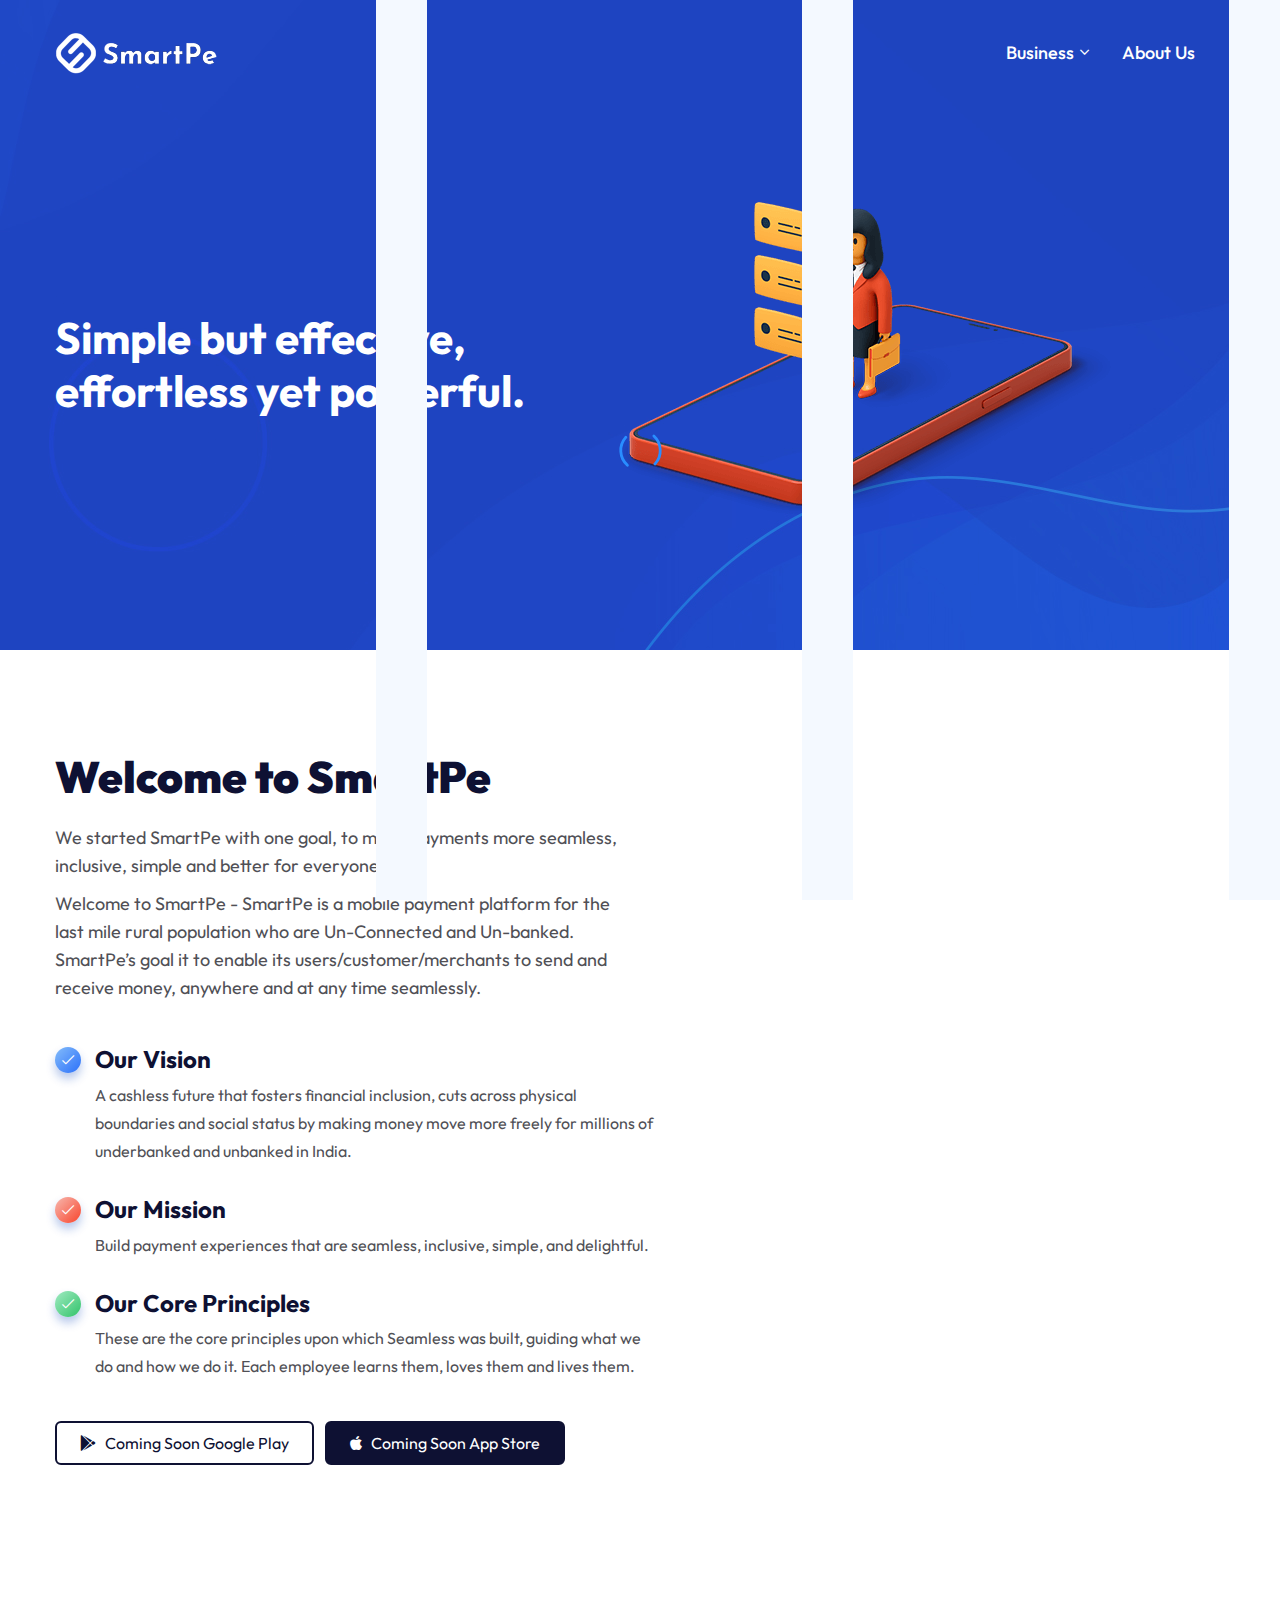
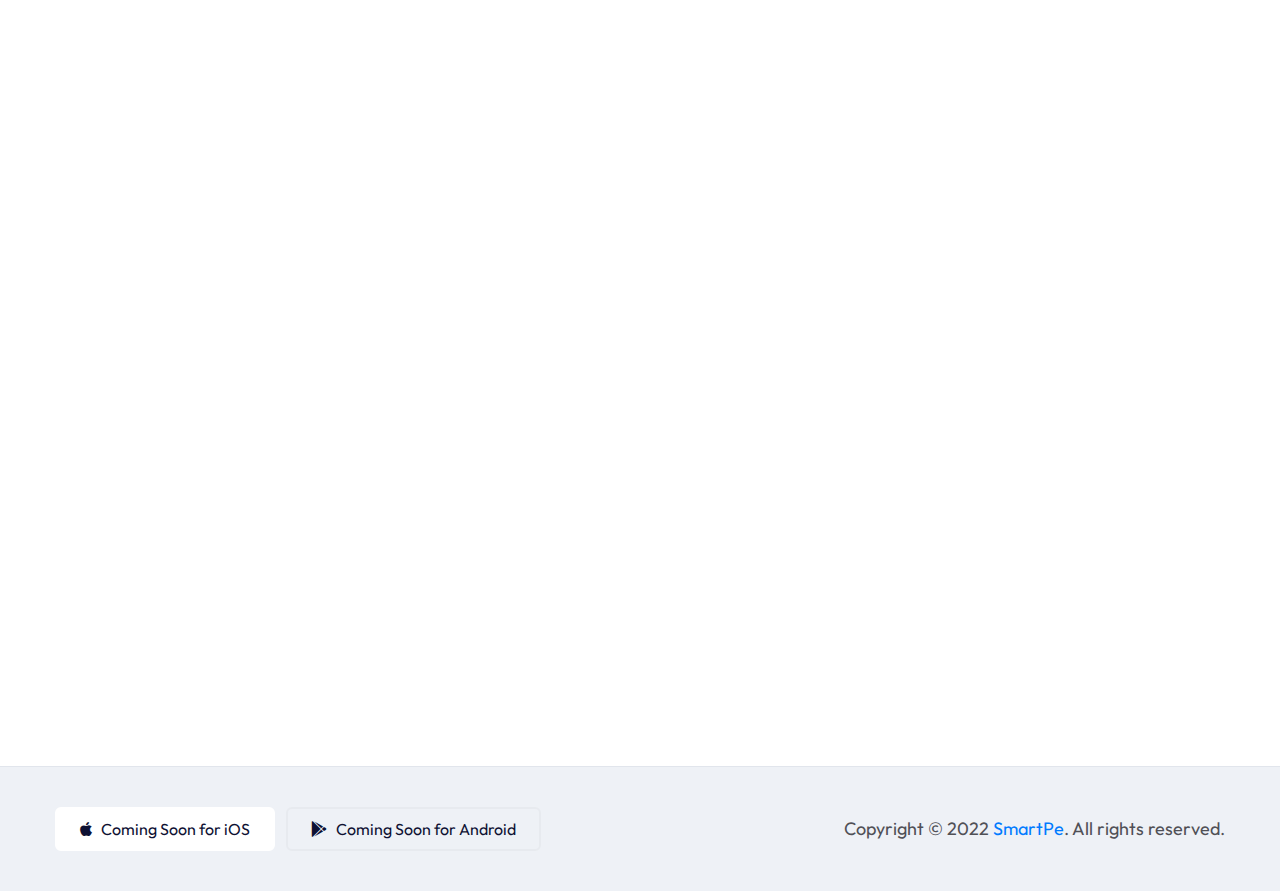
==== commit 245727e1: "S" ====
--- a/about-us.html
+++ b/about-us.html
@@ -182,7 +182,7 @@
                 <div class="col-lg-7">
                     <div class="appie-traffic-title" style="padding-right: 100px;">
                         <h3 class="title">Welcome to SmartPe</h3>
-                        <p class="mb-10">We started SeamPay with one goal, to make payments more seamless, inclusive, simple and better for everyone.</p>
+                        <p class="mb-10">We started SmartPe with one goal, to make payments more seamless, inclusive, simple and better for everyone.</p>
                         <p>Welcome to SmartPe - SmartPe is a mobile payment platform for the last mile rural population who are Un-Connected and Un-banked. SmartPe’s goal it to enable its users/customer/merchants to send and receive money, anywhere and at
                             any time seamlessly.</p>
                     </div>
--- a/assets/css/style.css
+++ b/assets/css/style.css
@@ -1922,7 +1922,7 @@
 }
 
 .appie-hero-content p {
-    font-size: 18px;
+    font-size: 26px;
     line-height: 28px;
 }
 
@@ -9111,5 +9111,10 @@
     border-bottom: 1px solid #eee;
 }
 
+.pitch-btn i {
+    font-size: 20px !important;
+    margin-right: 5px;
+}
+
 
 /*# sourceMappingURL=style.css.map */